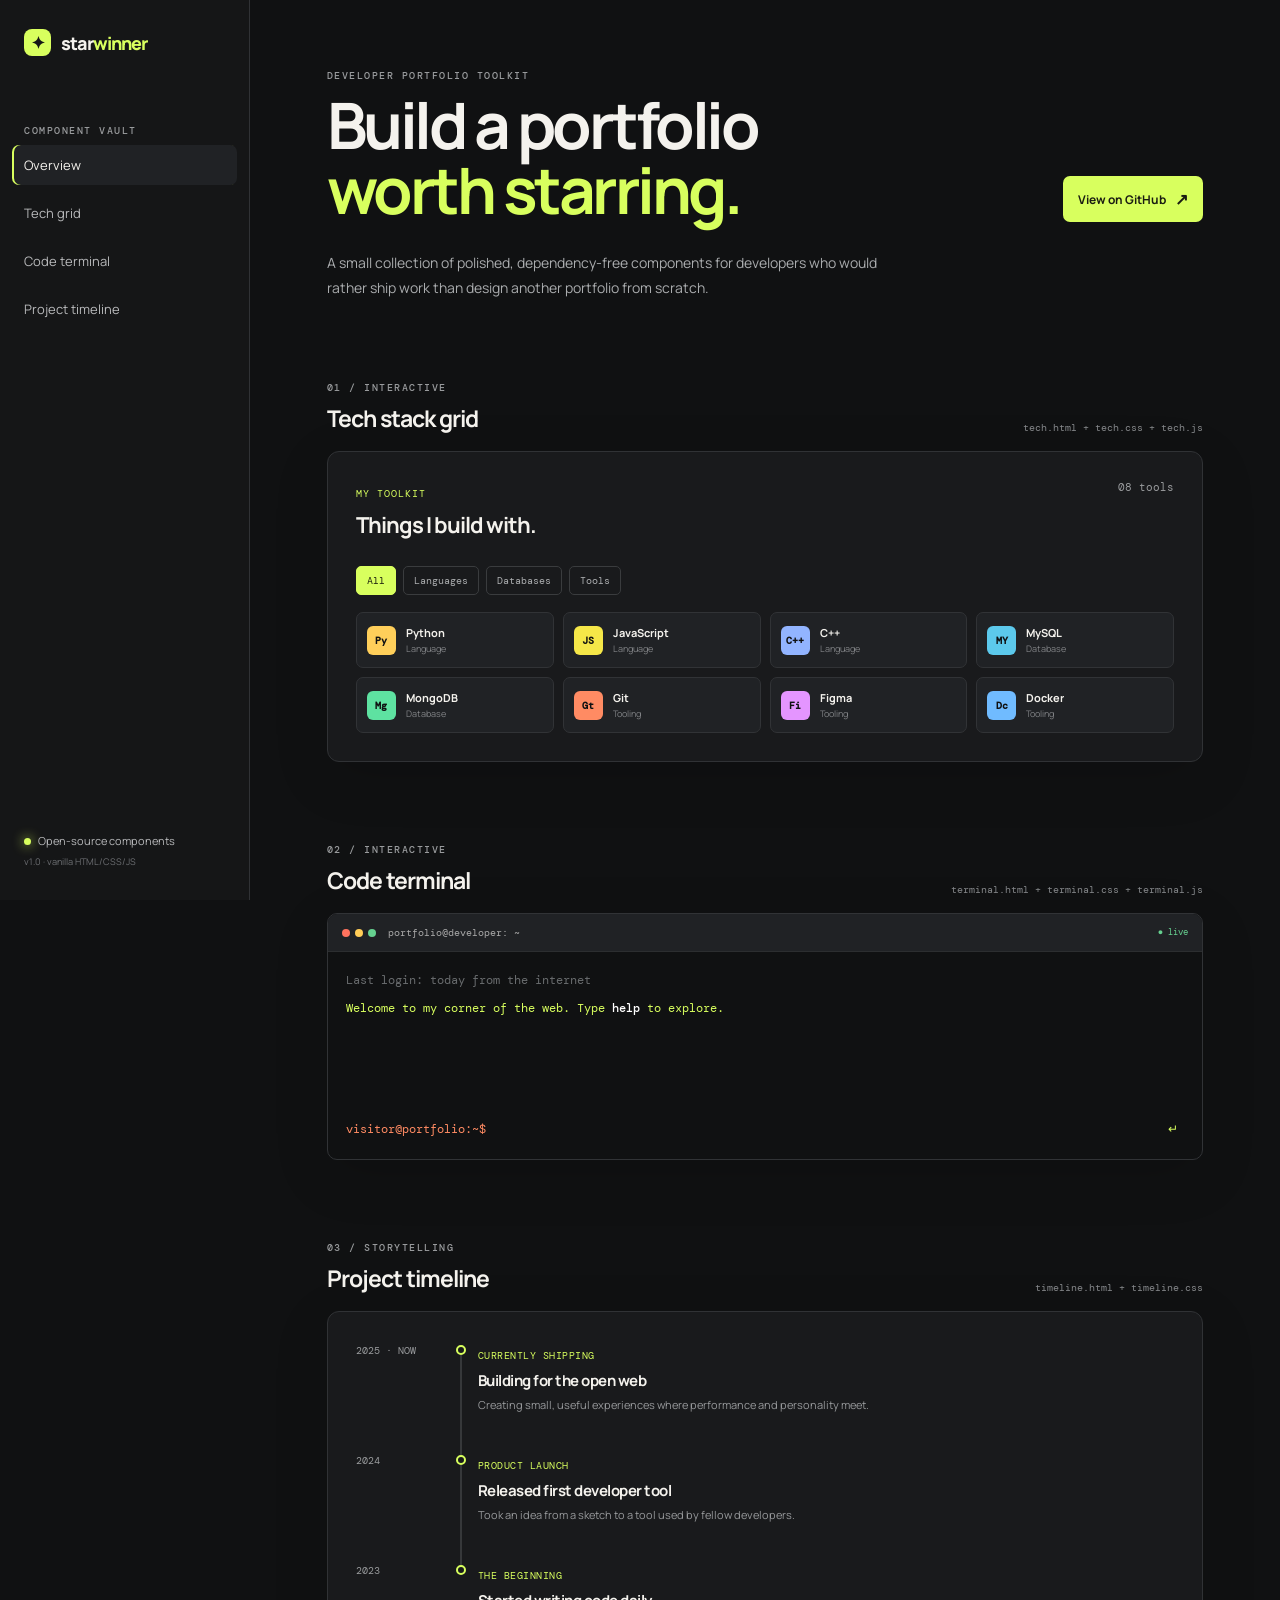
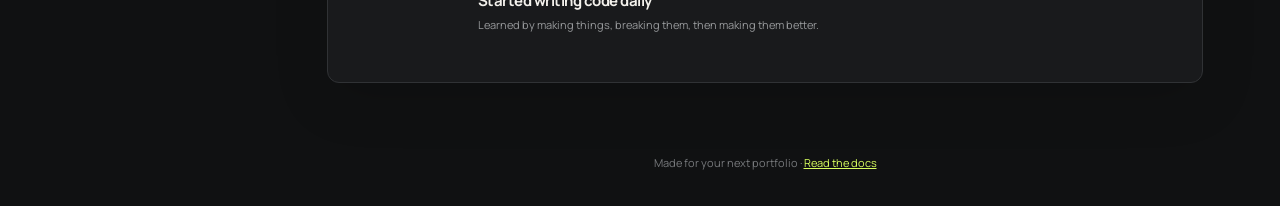
==== index.html @ 0ca759e0 "Initial commit: Add DevVault project files" ====
<!doctype html>
<html lang="en">
  <head>
    <meta charset="UTF-8" />
    <meta name="viewport" content="width=device-width, initial-scale=1.0" />
    <meta name="description" content="A preview gallery of plug-and-play developer portfolio UI components." />
    <title>Star Winner · Portfolio Components</title>
    <link rel="preconnect" href="https://fonts.googleapis.com" />
    <link rel="preconnect" href="https://fonts.gstatic.com" crossorigin />
    <link href="https://fonts.googleapis.com/css2?family=DM+Mono:wght@400;500&family=Manrope:wght@400;500;600;700;800&display=swap" rel="stylesheet" />
    <link rel="stylesheet" href="style.css" />
    <link rel="stylesheet" href="components/tech-grid/tech.css" />
    <link rel="stylesheet" href="components/code-terminal/terminal.css" />
    <link rel="stylesheet" href="components/project-timeline/timeline.css" />
  </head>
  <body>
    <div class="dashboard-shell">
      <aside class="sidebar">
        <a class="brand" href="#top" aria-label="Star Winner home"><span class="brand-mark">✦</span><span>star<span>winner</span></span></a>
        <nav aria-label="Component navigation">
          <p class="nav-label">Component vault</p>
          <a class="nav-link active" href="#top">Overview</a>
          <a class="nav-link" href="#tech-grid">Tech grid</a>
          <a class="nav-link" href="#terminal">Code terminal</a>
          <a class="nav-link" href="#timeline">Project timeline</a>
        </nav>
        <div class="sidebar-bottom"><span class="status-dot"></span> Open-source components<br /><small>v1.0 · vanilla HTML/CSS/JS</small></div>
      </aside>

      <main id="top" class="content">
        <header class="hero">
          <div><p class="eyebrow">Developer portfolio toolkit</p><h1>Build a portfolio<br /><em>worth starring.</em></h1></div>
          <a class="button button-primary" href="https://github.com/" target="_blank" rel="noreferrer">View on GitHub <span>↗</span></a>
        </header>
        <p class="intro">A small collection of polished, dependency-free components for developers who would rather ship work than design another portfolio from scratch.</p>

        <section id="tech-grid" class="component-section">
          <div class="section-heading"><div><p class="eyebrow">01 / Interactive</p><h2>Tech stack grid</h2></div><span class="file-tag">tech.html + tech.css + tech.js</span></div>
          <div class="preview-card tech-grid-component">
            <div class="tech-grid-header"><div><span class="component-kicker">My toolkit</span><h3>Things I build with.</h3></div><span class="tech-count">08 tools</span></div>
            <div class="tech-filters" role="group" aria-label="Filter technologies"><button class="tech-filter is-active" data-filter="all">All</button><button class="tech-filter" data-filter="language">Languages</button><button class="tech-filter" data-filter="database">Databases</button><button class="tech-filter" data-filter="tool">Tools</button></div>
            <div class="tech-cards">
              <article class="tech-card" data-category="language"><span class="tech-icon python">Py</span><div><h4>Python</h4><p>Language</p></div></article>
              <article class="tech-card" data-category="language"><span class="tech-icon javascript">JS</span><div><h4>JavaScript</h4><p>Language</p></div></article>
              <article class="tech-card" data-category="language"><span class="tech-icon cpp">C++</span><div><h4>C++</h4><p>Language</p></div></article>
              <article class="tech-card" data-category="database"><span class="tech-icon mysql">MY</span><div><h4>MySQL</h4><p>Database</p></div></article>
              <article class="tech-card" data-category="database"><span class="tech-icon mongo">Mg</span><div><h4>MongoDB</h4><p>Database</p></div></article>
              <article class="tech-card" data-category="tool"><span class="tech-icon git">Gt</span><div><h4>Git</h4><p>Tooling</p></div></article>
              <article class="tech-card" data-category="tool"><span class="tech-icon figma">Fi</span><div><h4>Figma</h4><p>Tooling</p></div></article>
              <article class="tech-card" data-category="tool"><span class="tech-icon docker">Dc</span><div><h4>Docker</h4><p>Tooling</p></div></article>
            </div>
          </div>
        </section>

        <section id="terminal" class="component-section">
          <div class="section-heading"><div><p class="eyebrow">02 / Interactive</p><h2>Code terminal</h2></div><span class="file-tag">terminal.html + terminal.css + terminal.js</span></div>
          <div class="preview-card terminal-component">
            <div class="terminal-bar"><div class="window-dots"><i></i><i></i><i></i></div><span>portfolio@developer: ~</span><span class="terminal-live">● live</span></div>
            <div id="terminal-log" class="terminal-log" aria-live="polite"><p><span class="terminal-muted">Last login: today from the internet</span></p><p>Welcome to my corner of the web. Type <strong>help</strong> to explore.</p></div>
            <form id="terminal-form" class="terminal-input"><label for="terminal-command">visitor@portfolio:~$</label><input id="terminal-command" autocomplete="off" autofocus aria-label="Terminal command" /><button aria-label="Run command" type="submit">↵</button></form>
          </div>
        </section>

        <section id="timeline" class="component-section">
          <div class="section-heading"><div><p class="eyebrow">03 / Storytelling</p><h2>Project timeline</h2></div><span class="file-tag">timeline.html + timeline.css</span></div>
          <div class="preview-card timeline-component"><ol class="timeline-list"><li><div class="timeline-date">2025 · NOW</div><div class="timeline-dot"></div><div class="timeline-entry"><span class="entry-label">Currently shipping</span><h3>Building for the open web</h3><p>Creating small, useful experiences where performance and personality meet.</p></div></li><li><div class="timeline-date">2024</div><div class="timeline-dot"></div><div class="timeline-entry"><span class="entry-label">Product launch</span><h3>Released first developer tool</h3><p>Took an idea from a sketch to a tool used by fellow developers.</p></div></li><li><div class="timeline-date">2023</div><div class="timeline-dot"></div><div class="timeline-entry"><span class="entry-label">The beginning</span><h3>Started writing code daily</h3><p>Learned by making things, breaking them, then making them better.</p></div></li></ol></div>
        </section>
        <footer>Made for your next portfolio · <a href="README.md">Read the docs</a></footer>
      </main>
    </div>
    <script src="components/tech-grid/tech.js"></script><script src="components/code-terminal/terminal.js"></script>
  </body>
</html>
---- style.css ----
:root { --bg:#101112; --panel:#191a1c; --panel-2:#202225; --text:#f4f2ed; --muted:#999b9d; --line:#303235; --accent:#d8ff5e; --accent-dark:#273000; --orange:#ff8b63; }
* { box-sizing:border-box; } html { scroll-behavior:smooth; } body { margin:0; color:var(--text); background:var(--bg); font-family:Manrope,Arial,sans-serif; } .dashboard-shell { display:grid; grid-template-columns:250px minmax(0,1fr); min-height:100vh; } .sidebar { position:sticky; top:0; height:100vh; display:flex; flex-direction:column; padding:29px 24px; border-right:1px solid var(--line); background:#151617; } .brand { display:flex; gap:10px; align-items:center; color:var(--text); text-decoration:none; font-weight:800; letter-spacing:-1px; font-size:18px; } .brand span span { color:var(--accent); } .brand-mark { display:grid; place-items:center; width:27px; height:27px; color:#151617; background:var(--accent); border-radius:8px; font-size:17px; } nav { margin-top:69px; } .nav-label,.eyebrow { margin:0; font:500 10px/1.2 "DM Mono",monospace; text-transform:uppercase; letter-spacing:1.5px; color:var(--muted); } .nav-link { display:block; padding:11px 12px; margin:8px -12px; border-radius:7px; color:#b8b9bb; font-size:13px; text-decoration:none; transition:.2s; } .nav-link:hover,.nav-link.active { color:var(--text); background:var(--panel-2); } .nav-link.active { box-shadow:inset 2px 0 var(--accent); } .sidebar-bottom { margin-top:auto; color:#b8b9bb; font-size:11px; line-height:1.8; } .sidebar-bottom small { color:#6e7074; } .status-dot { display:inline-block; width:7px; height:7px; margin-right:5px; border-radius:50%; background:var(--accent); box-shadow:0 0 12px var(--accent); } .content { width:min(1120px,100%); padding:70px clamp(28px,6vw,88px) 36px; } .hero { display:flex; align-items:flex-end; justify-content:space-between; gap:24px; } h1 { margin:11px 0 0; font-size:clamp(38px,5vw,64px); line-height:1.01; letter-spacing:-3.5px; } h1 em { color:var(--accent); font-style:normal; } .button { display:inline-flex; align-items:center; gap:9px; white-space:nowrap; padding:12px 15px; border-radius:7px; text-decoration:none; font-size:12px; font-weight:700; } .button-primary { background:var(--accent); color:#1a1c12; } .button span { font-size:16px; } .intro { max-width:570px; margin:29px 0 0; color:#aaacae; font-size:14px; line-height:1.75; } .component-section { padding-top:82px; scroll-margin-top:12px; } .section-heading { display:flex; justify-content:space-between; align-items:end; gap:15px; margin-bottom:17px; } h2 { margin:8px 0 0; font-size:23px; letter-spacing:-1px; } .file-tag { color:#85878a; font:10px "DM Mono",monospace; } .preview-card { overflow:hidden; border:1px solid var(--line); border-radius:12px; background:var(--panel); box-shadow:0 15px 55px #00000020; } footer { padding:72px 0 0; color:#77797c; font-size:11px; text-align:center; } footer a { color:var(--accent); } @media (max-width:720px) { .dashboard-shell { display:block; } .sidebar { position:static; height:auto; padding:19px 20px; border-right:0; border-bottom:1px solid var(--line); } nav { display:none; } .sidebar-bottom { display:none; } .content { padding:46px 20px 28px; } .hero { align-items:flex-start; flex-direction:column; } h1 { letter-spacing:-2.5px; } .component-section { padding-top:58px; } .section-heading { align-items:flex-start; flex-direction:column; } }
---- components/tech-grid/tech.css ----
.tech-grid-component { padding:28px; color:#f4f2ed; background:#191a1c; font-family:Manrope,Arial,sans-serif; } .tech-grid-header { display:flex; justify-content:space-between; align-items:start; } .component-kicker { color:#d8ff5e; font:10px "DM Mono",monospace; text-transform:uppercase; letter-spacing:1px; } .tech-grid-header h3 { margin:8px 0 0; font-size:22px; letter-spacing:-1px; } .tech-count { color:#999b9d; font:11px "DM Mono",monospace; } .tech-filters { display:flex; flex-wrap:wrap; gap:7px; margin:26px 0 17px; } .tech-filter { padding:7px 10px; border:1px solid #3a3c3e; border-radius:5px; color:#adafb1; background:transparent; cursor:pointer; font:10px "DM Mono",monospace; transition:.2s; } .tech-filter:hover,.tech-filter.is-active { border-color:#d8ff5e; color:#1d210f; background:#d8ff5e; } .tech-cards { display:grid; grid-template-columns:repeat(4,1fr); gap:9px; } .tech-card { display:flex; gap:10px; align-items:center; min-width:0; padding:12px 10px; border:1px solid #313336; border-radius:7px; background:#202225; transition:opacity .25s ease, transform .25s ease; } .tech-card.is-hidden { display:none; opacity:0; transform:scale(.96); } .tech-icon { display:grid; flex:0 0 29px; place-items:center; width:29px; height:29px; border-radius:6px; color:#101112; font:700 10px "DM Mono",monospace; } .python { background:#ffcf5a; } .javascript { background:#f5e748; } .cpp { background:#92b4ff; } .mysql { background:#5cc9ec; } .mongo { background:#5ee2a1; } .git { background:#ff8b63; } .figma { background:#e495ff; } .docker { background:#70bbff; } .tech-card h4 { overflow:hidden; margin:0; font-size:11px; text-overflow:ellipsis; white-space:nowrap; } .tech-card p { margin:2px 0 0; color:#818386; font-size:9px; } @media (max-width:620px) { .tech-grid-component { padding:20px; } .tech-cards { grid-template-columns:repeat(2,1fr); } }
---- components/code-terminal/terminal.css ----
.terminal-component { overflow:hidden; color:#d8ff5e; border:1px solid #313336; border-radius:10px; background:#101112; font:12px/1.7 "DM Mono",Consolas,monospace; } .terminal-bar { display:flex; align-items:center; gap:12px; padding:10px 14px; border-bottom:1px solid #2c2e30; color:#aaa; background:#202225; font-size:10px; } .window-dots { display:flex; gap:5px; } .window-dots i { display:block; width:8px; height:8px; border-radius:50%; background:#ff735e; } .window-dots i:nth-child(2) { background:#ffcd57; } .window-dots i:nth-child(3) { background:#66d190; } .terminal-live { margin-left:auto; color:#66d190; font-size:9px; } .terminal-log { min-height:156px; max-height:280px; padding:18px 18px 6px; overflow-y:auto; } .terminal-log p { margin:0 0 7px; white-space:pre-wrap; } .terminal-log strong { color:#fff; font-weight:500; } .terminal-muted { color:#696c6e; } .terminal-input { display:flex; gap:8px; align-items:center; padding:10px 18px 18px; } .terminal-input label { white-space:nowrap; color:#ff8b63; } .terminal-input input { min-width:0; flex:1; border:0; outline:0; color:#f4f2ed; background:transparent; font:inherit; } .terminal-input button { border:0; color:#d8ff5e; background:transparent; cursor:pointer; font:inherit; }
---- components/project-timeline/timeline.css ----
.timeline-component { padding:30px 28px 10px; color:#f4f2ed; background:#191a1c; font-family:Manrope,Arial,sans-serif; } .timeline-list { margin:0; padding:0; list-style:none; } .timeline-list li { display:grid; grid-template-columns:100px 22px 1fr; min-height:110px; } .timeline-date { padding-top:2px; color:#999b9d; font:10px "DM Mono",monospace; } .timeline-dot { position:relative; width:10px; height:10px; margin-top:3px; border:2px solid #d8ff5e; border-radius:50%; background:#191a1c; z-index:1; } .timeline-dot::after { position:absolute; top:8px; left:2px; width:2px; height:102px; background:#36383a; content:""; } .timeline-list li:last-child .timeline-dot::after { display:none; } .timeline-entry { padding:0 0 24px; } .entry-label { color:#d8ff5e; font:10px "DM Mono",monospace; text-transform:uppercase; letter-spacing:.5px; } .timeline-entry h3 { margin:6px 0 5px; font-size:15px; letter-spacing:-.5px; } .timeline-entry p { max-width:470px; margin:0; color:#97999b; font-size:11px; line-height:1.65; } @media (max-width:500px) { .timeline-component { padding:24px 18px 5px; } .timeline-list li { grid-template-columns:70px 20px 1fr; } .timeline-date { font-size:9px; } }
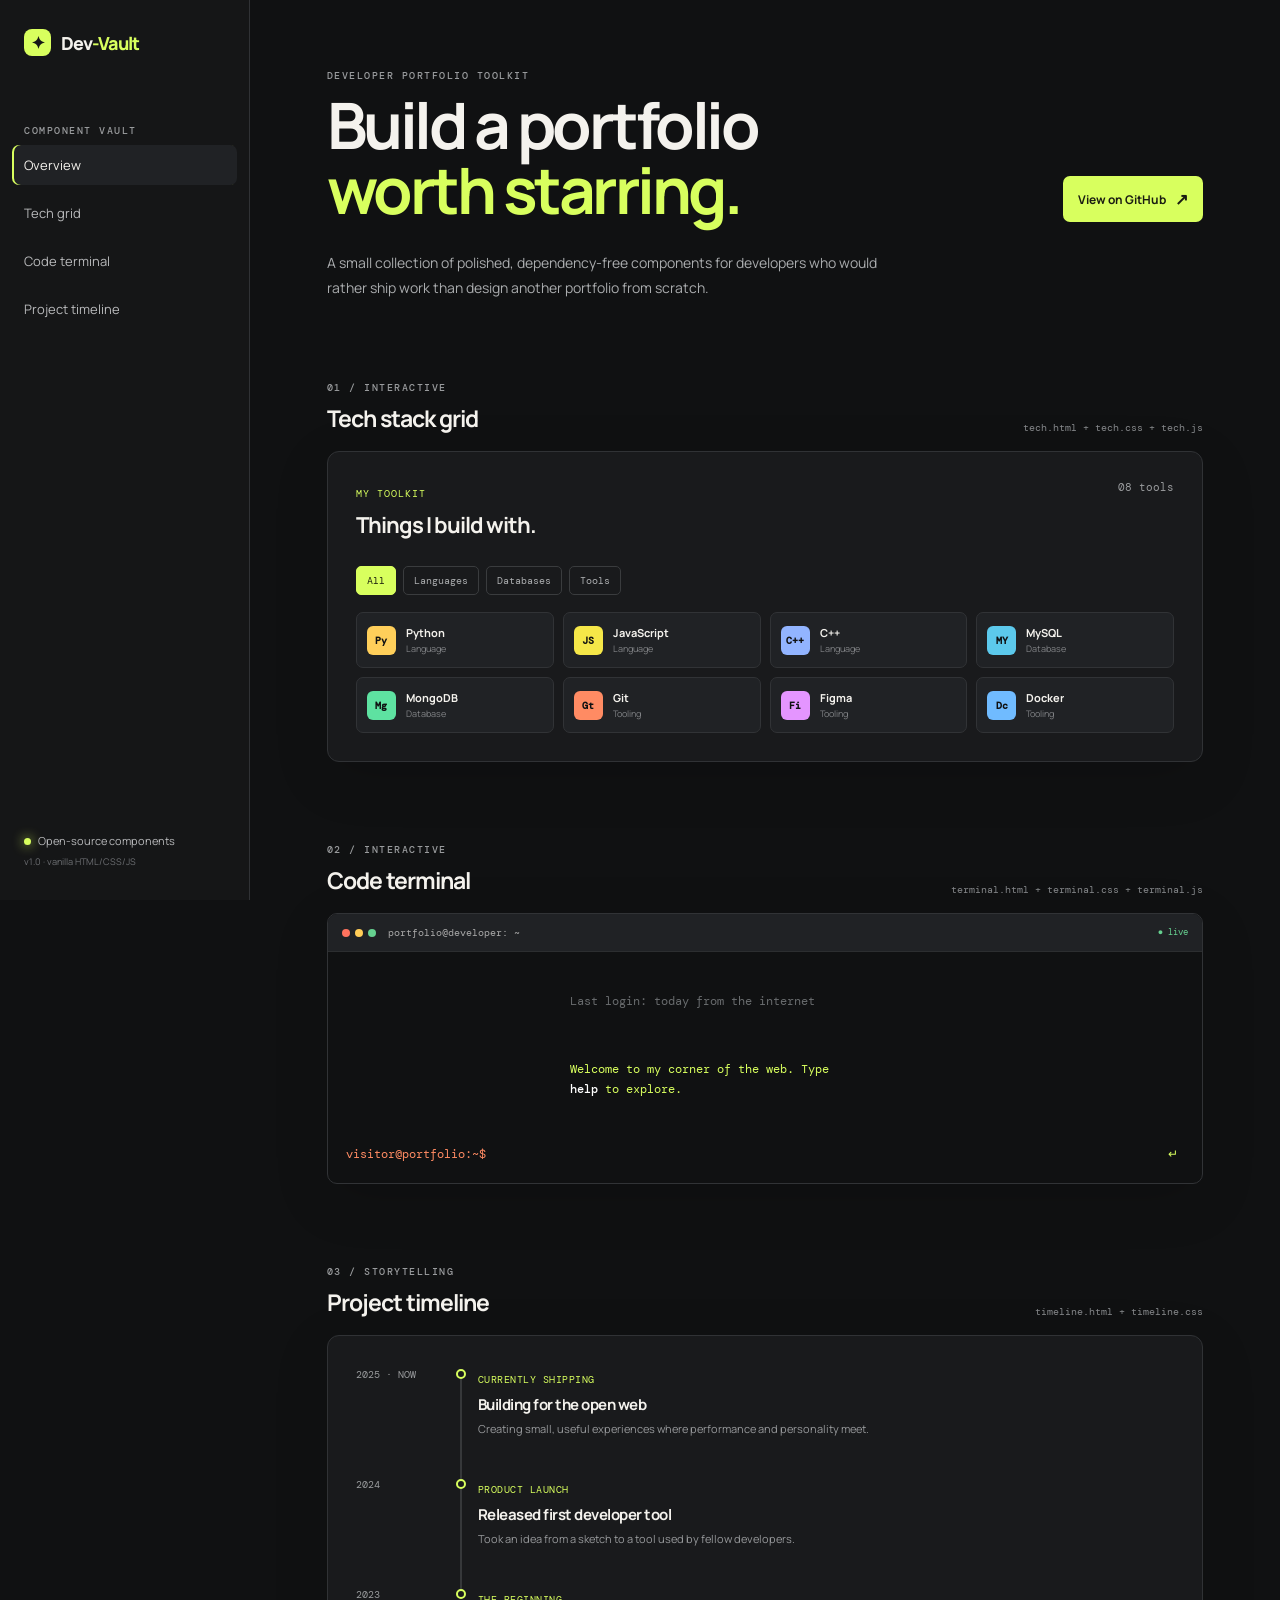
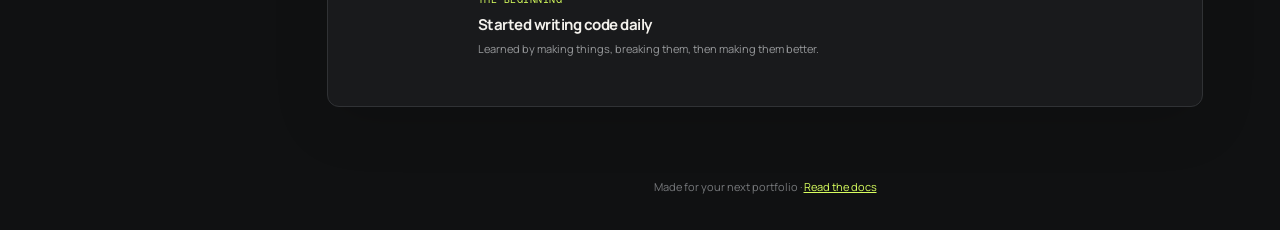
==== commit e78c0dd1: "Change brand text to Dev Vault" ====
--- a/index.html
+++ b/index.html
@@ -1,73 +1,275 @@
 <!doctype html>
 <html lang="en">
-  <head>
-    <meta charset="UTF-8" />
-    <meta name="viewport" content="width=device-width, initial-scale=1.0" />
-    <meta name="description" content="A preview gallery of plug-and-play developer portfolio UI components." />
-    <title>Star Winner · Portfolio Components</title>
-    <link rel="preconnect" href="https://fonts.googleapis.com" />
-    <link rel="preconnect" href="https://fonts.gstatic.com" crossorigin />
-    <link href="https://fonts.googleapis.com/css2?family=DM+Mono:wght@400;500&family=Manrope:wght@400;500;600;700;800&display=swap" rel="stylesheet" />
-    <link rel="stylesheet" href="style.css" />
-    <link rel="stylesheet" href="components/tech-grid/tech.css" />
-    <link rel="stylesheet" href="components/code-terminal/terminal.css" />
-    <link rel="stylesheet" href="components/project-timeline/timeline.css" />
-  </head>
-  <body>
-    <div class="dashboard-shell">
-      <aside class="sidebar">
-        <a class="brand" href="#top" aria-label="Star Winner home"><span class="brand-mark">✦</span><span>star<span>winner</span></span></a>
-        <nav aria-label="Component navigation">
-          <p class="nav-label">Component vault</p>
-          <a class="nav-link active" href="#top">Overview</a>
-          <a class="nav-link" href="#tech-grid">Tech grid</a>
-          <a class="nav-link" href="#terminal">Code terminal</a>
-          <a class="nav-link" href="#timeline">Project timeline</a>
-        </nav>
-        <div class="sidebar-bottom"><span class="status-dot"></span> Open-source components<br /><small>v1.0 · vanilla HTML/CSS/JS</small></div>
-      </aside>
-
-      <main id="top" class="content">
-        <header class="hero">
-          <div><p class="eyebrow">Developer portfolio toolkit</p><h1>Build a portfolio<br /><em>worth starring.</em></h1></div>
-          <a class="button button-primary" href="https://github.com/" target="_blank" rel="noreferrer">View on GitHub <span>↗</span></a>
-        </header>
-        <p class="intro">A small collection of polished, dependency-free components for developers who would rather ship work than design another portfolio from scratch.</p>
-
-        <section id="tech-grid" class="component-section">
-          <div class="section-heading"><div><p class="eyebrow">01 / Interactive</p><h2>Tech stack grid</h2></div><span class="file-tag">tech.html + tech.css + tech.js</span></div>
-          <div class="preview-card tech-grid-component">
-            <div class="tech-grid-header"><div><span class="component-kicker">My toolkit</span><h3>Things I build with.</h3></div><span class="tech-count">08 tools</span></div>
-            <div class="tech-filters" role="group" aria-label="Filter technologies"><button class="tech-filter is-active" data-filter="all">All</button><button class="tech-filter" data-filter="language">Languages</button><button class="tech-filter" data-filter="database">Databases</button><button class="tech-filter" data-filter="tool">Tools</button></div>
-            <div class="tech-cards">
-              <article class="tech-card" data-category="language"><span class="tech-icon python">Py</span><div><h4>Python</h4><p>Language</p></div></article>
-              <article class="tech-card" data-category="language"><span class="tech-icon javascript">JS</span><div><h4>JavaScript</h4><p>Language</p></div></article>
-              <article class="tech-card" data-category="language"><span class="tech-icon cpp">C++</span><div><h4>C++</h4><p>Language</p></div></article>
-              <article class="tech-card" data-category="database"><span class="tech-icon mysql">MY</span><div><h4>MySQL</h4><p>Database</p></div></article>
-              <article class="tech-card" data-category="database"><span class="tech-icon mongo">Mg</span><div><h4>MongoDB</h4><p>Database</p></div></article>
-              <article class="tech-card" data-category="tool"><span class="tech-icon git">Gt</span><div><h4>Git</h4><p>Tooling</p></div></article>
-              <article class="tech-card" data-category="tool"><span class="tech-icon figma">Fi</span><div><h4>Figma</h4><p>Tooling</p></div></article>
-              <article class="tech-card" data-category="tool"><span class="tech-icon docker">Dc</span><div><h4>Docker</h4><p>Tooling</p></div></article>
-            </div>
-          </div>
-        </section>
-
-        <section id="terminal" class="component-section">
-          <div class="section-heading"><div><p class="eyebrow">02 / Interactive</p><h2>Code terminal</h2></div><span class="file-tag">terminal.html + terminal.css + terminal.js</span></div>
-          <div class="preview-card terminal-component">
-            <div class="terminal-bar"><div class="window-dots"><i></i><i></i><i></i></div><span>portfolio@developer: ~</span><span class="terminal-live">● live</span></div>
-            <div id="terminal-log" class="terminal-log" aria-live="polite"><p><span class="terminal-muted">Last login: today from the internet</span></p><p>Welcome to my corner of the web. Type <strong>help</strong> to explore.</p></div>
-            <form id="terminal-form" class="terminal-input"><label for="terminal-command">visitor@portfolio:~$</label><input id="terminal-command" autocomplete="off" autofocus aria-label="Terminal command" /><button aria-label="Run command" type="submit">↵</button></form>
-          </div>
-        </section>
-
-        <section id="timeline" class="component-section">
-          <div class="section-heading"><div><p class="eyebrow">03 / Storytelling</p><h2>Project timeline</h2></div><span class="file-tag">timeline.html + timeline.css</span></div>
-          <div class="preview-card timeline-component"><ol class="timeline-list"><li><div class="timeline-date">2025 · NOW</div><div class="timeline-dot"></div><div class="timeline-entry"><span class="entry-label">Currently shipping</span><h3>Building for the open web</h3><p>Creating small, useful experiences where performance and personality meet.</p></div></li><li><div class="timeline-date">2024</div><div class="timeline-dot"></div><div class="timeline-entry"><span class="entry-label">Product launch</span><h3>Released first developer tool</h3><p>Took an idea from a sketch to a tool used by fellow developers.</p></div></li><li><div class="timeline-date">2023</div><div class="timeline-dot"></div><div class="timeline-entry"><span class="entry-label">The beginning</span><h3>Started writing code daily</h3><p>Learned by making things, breaking them, then making them better.</p></div></li></ol></div>
-        </section>
-        <footer>Made for your next portfolio · <a href="README.md">Read the docs</a></footer>
-      </main>
-    </div>
-    <script src="components/tech-grid/tech.js"></script><script src="components/code-terminal/terminal.js"></script>
-  </body>
+    <head>
+        <meta charset="UTF-8" />
+        <meta name="viewport" content="width=device-width, initial-scale=1.0" />
+        <meta
+            name="description"
+            content="A preview gallery of plug-and-play developer portfolio UI components."
+        />
+        <title>Dev Vault · Portfolio Components</title>
+        <link rel="preconnect" href="https://fonts.googleapis.com" />
+        <link rel="preconnect" href="https://fonts.gstatic.com" crossorigin />
+        <link
+            href="https://fonts.googleapis.com/css2?family=DM+Mono:wght@400;500&family=Manrope:wght@400;500;600;700;800&display=swap"
+            rel="stylesheet"
+        />
+        <link rel="stylesheet" href="style.css" />
+        <link rel="stylesheet" href="components/tech-grid/tech.css" />
+        <link rel="stylesheet" href="components/code-terminal/terminal.css" />
+        <link
+            rel="stylesheet"
+            href="components/project-timeline/timeline.css"
+        />
+    </head>
+    <body>
+        <div class="dashboard-shell">
+            <aside class="sidebar">
+                <a class="brand" href="#top" aria-label="Dev Vault home"
+                    ><span class="brand-mark">✦</span
+                    ><span>Dev<span>-Vault</span></span></a
+                >
+                <nav aria-label="Component navigation">
+                    <p class="nav-label">Component vault</p>
+                    <a class="nav-link active" href="#top">Overview</a>
+                    <a class="nav-link" href="#tech-grid">Tech grid</a>
+                    <a class="nav-link" href="#terminal">Code terminal</a>
+                    <a class="nav-link" href="#timeline">Project timeline</a>
+                </nav>
+                <div class="sidebar-bottom">
+                    <span class="status-dot"></span> Open-source components<br /><small
+                        >v1.0 · vanilla HTML/CSS/JS</small
+                    >
+                </div>
+            </aside>
+
+            <main id="top" class="content">
+                <header class="hero">
+                    <div>
+                        <p class="eyebrow">Developer portfolio toolkit</p>
+                        <h1>Build a portfolio<br /><em>worth starring.</em></h1>
+                    </div>
+                    <a
+                        class="button button-primary"
+                        href="https://github.com/"
+                        target="_blank"
+                        rel="noreferrer"
+                        >View on GitHub <span>↗</span></a
+                    >
+                </header>
+                <p class="intro">
+                    A small collection of polished, dependency-free components
+                    for developers who would rather ship work than design
+                    another portfolio from scratch.
+                </p>
+
+                <section id="tech-grid" class="component-section">
+                    <div class="section-heading">
+                        <div>
+                            <p class="eyebrow">01 / Interactive</p>
+                            <h2>Tech stack grid</h2>
+                        </div>
+                        <span class="file-tag"
+                            >tech.html + tech.css + tech.js</span
+                        >
+                    </div>
+                    <div class="preview-card tech-grid-component">
+                        <div class="tech-grid-header">
+                            <div>
+                                <span class="component-kicker">My toolkit</span>
+                                <h3>Things I build with.</h3>
+                            </div>
+                            <span class="tech-count">08 tools</span>
+                        </div>
+                        <div
+                            class="tech-filters"
+                            role="group"
+                            aria-label="Filter technologies"
+                        >
+                            <button
+                                class="tech-filter is-active"
+                                data-filter="all"
+                            >
+                                All</button
+                            ><button class="tech-filter" data-filter="language">
+                                Languages</button
+                            ><button class="tech-filter" data-filter="database">
+                                Databases</button
+                            ><button class="tech-filter" data-filter="tool">
+                                Tools
+                            </button>
+                        </div>
+                        <div class="tech-cards">
+                            <article class="tech-card" data-category="language">
+                                <span class="tech-icon python">Py</span>
+                                <div>
+                                    <h4>Python</h4>
+                                    <p>Language</p>
+                                </div>
+                            </article>
+                            <article class="tech-card" data-category="language">
+                                <span class="tech-icon javascript">JS</span>
+                                <div>
+                                    <h4>JavaScript</h4>
+                                    <p>Language</p>
+                                </div>
+                            </article>
+                            <article class="tech-card" data-category="language">
+                                <span class="tech-icon cpp">C++</span>
+                                <div>
+                                    <h4>C++</h4>
+                                    <p>Language</p>
+                                </div>
+                            </article>
+                            <article class="tech-card" data-category="database">
+                                <span class="tech-icon mysql">MY</span>
+                                <div>
+                                    <h4>MySQL</h4>
+                                    <p>Database</p>
+                                </div>
+                            </article>
+                            <article class="tech-card" data-category="database">
+                                <span class="tech-icon mongo">Mg</span>
+                                <div>
+                                    <h4>MongoDB</h4>
+                                    <p>Database</p>
+                                </div>
+                            </article>
+                            <article class="tech-card" data-category="tool">
+                                <span class="tech-icon git">Gt</span>
+                                <div>
+                                    <h4>Git</h4>
+                                    <p>Tooling</p>
+                                </div>
+                            </article>
+                            <article class="tech-card" data-category="tool">
+                                <span class="tech-icon figma">Fi</span>
+                                <div>
+                                    <h4>Figma</h4>
+                                    <p>Tooling</p>
+                                </div>
+                            </article>
+                            <article class="tech-card" data-category="tool">
+                                <span class="tech-icon docker">Dc</span>
+                                <div>
+                                    <h4>Docker</h4>
+                                    <p>Tooling</p>
+                                </div>
+                            </article>
+                        </div>
+                    </div>
+                </section>
+
+                <section id="terminal" class="component-section">
+                    <div class="section-heading">
+                        <div>
+                            <p class="eyebrow">02 / Interactive</p>
+                            <h2>Code terminal</h2>
+                        </div>
+                        <span class="file-tag"
+                            >terminal.html + terminal.css + terminal.js</span
+                        >
+                    </div>
+                    <div class="preview-card terminal-component">
+                        <div class="terminal-bar">
+                            <div class="window-dots"><i></i><i></i><i></i></div>
+                            <span>portfolio@developer: ~</span
+                            ><span class="terminal-live">● live</span>
+                        </div>
+                        <div
+                            id="terminal-log"
+                            class="terminal-log"
+                            aria-live="polite"
+                        >
+                            <p>
+                                <span class="terminal-muted"
+                                    >Last login: today from the internet</span
+                                >
+                            </p>
+                            <p>
+                                Welcome to my corner of the web. Type
+                                <strong>help</strong> to explore.
+                            </p>
+                        </div>
+                        <form id="terminal-form" class="terminal-input">
+                            <label for="terminal-command"
+                                >visitor@portfolio:~$</label
+                            ><input
+                                id="terminal-command"
+                                autocomplete="off"
+                                autofocus
+                                aria-label="Terminal command"
+                            /><button aria-label="Run command" type="submit">
+                                ↵
+                            </button>
+                        </form>
+                    </div>
+                </section>
+
+                <section id="timeline" class="component-section">
+                    <div class="section-heading">
+                        <div>
+                            <p class="eyebrow">03 / Storytelling</p>
+                            <h2>Project timeline</h2>
+                        </div>
+                        <span class="file-tag"
+                            >timeline.html + timeline.css</span
+                        >
+                    </div>
+                    <div class="preview-card timeline-component">
+                        <ol class="timeline-list">
+                            <li>
+                                <div class="timeline-date">2025 · NOW</div>
+                                <div class="timeline-dot"></div>
+                                <div class="timeline-entry">
+                                    <span class="entry-label"
+                                        >Currently shipping</span
+                                    >
+                                    <h3>Building for the open web</h3>
+                                    <p>
+                                        Creating small, useful experiences where
+                                        performance and personality meet.
+                                    </p>
+                                </div>
+                            </li>
+                            <li>
+                                <div class="timeline-date">2024</div>
+                                <div class="timeline-dot"></div>
+                                <div class="timeline-entry">
+                                    <span class="entry-label"
+                                        >Product launch</span
+                                    >
+                                    <h3>Released first developer tool</h3>
+                                    <p>
+                                        Took an idea from a sketch to a tool
+                                        used by fellow developers.
+                                    </p>
+                                </div>
+                            </li>
+                            <li>
+                                <div class="timeline-date">2023</div>
+                                <div class="timeline-dot"></div>
+                                <div class="timeline-entry">
+                                    <span class="entry-label"
+                                        >The beginning</span
+                                    >
+                                    <h3>Started writing code daily</h3>
+                                    <p>
+                                        Learned by making things, breaking them,
+                                        then making them better.
+                                    </p>
+                                </div>
+                            </li>
+                        </ol>
+                    </div>
+                </section>
+                <footer>
+                    Made for your next portfolio ·
+                    <a href="README.md">Read the docs</a>
+                </footer>
+            </main>
+        </div>
+        <script src="components/tech-grid/tech.js"></script>
+        <script src="components/code-terminal/terminal.js"></script>
+    </body>
 </html>
